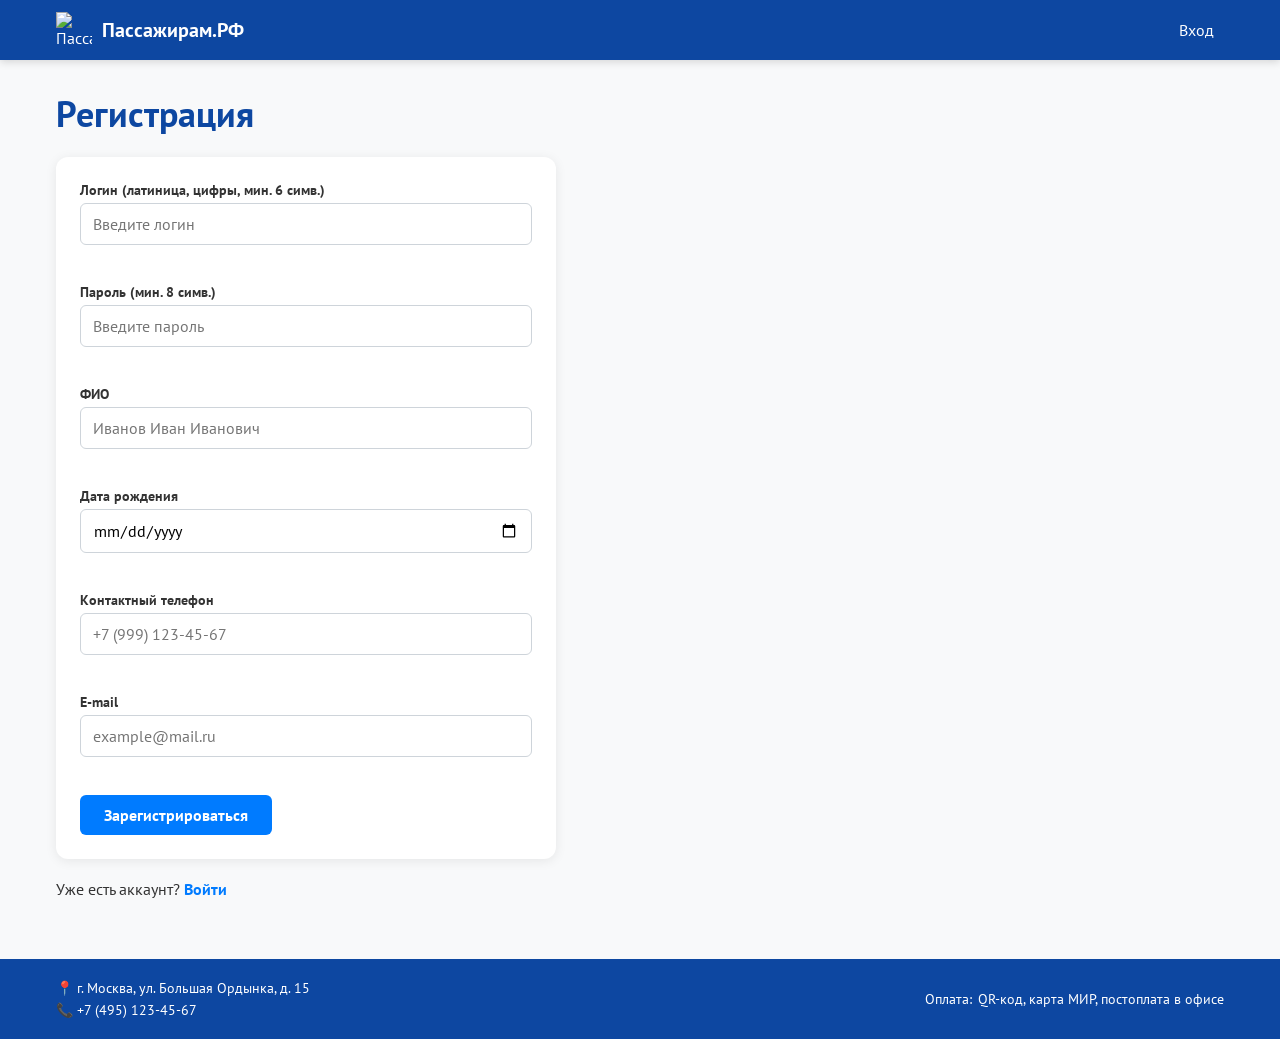
==== васикова ПМ08/index.html @ 8dede75a "Add files via upload" ====
<!DOCTYPE html>
<html lang="ru">
<head>
    <meta charset="UTF-8">
    <meta name="viewport" content="width=device-width, initial-scale=1.0, maximum-scale=1.0, user-scalable=yes">
    <title>Пассажирам.РФ — Регистрация</title>
    <link rel="stylesheet" href="assets/css/style.css">
    <link href="https://fonts.googleapis.com/css2?family=PT+Sans:ital,wght@0,400;0,700;1,400;1,700&display=swap" rel="stylesheet">
</head>
<body>
    <header class="header">
        <div class="container">
            <div class="logo">
                <img src="assets/img/logo.svg" alt="Пассажирам.РФ" class="logo-img">
                <span class="logo-text">Пассажирам.РФ</span>
            </div>
            <nav class="nav">
                <a href="assets/login.html" class="nav-link">Вход</a>
            </nav>
        </div>
    </header>

    <main class="main">
        <div class="container">
            <section class="registration">
                <h1>Регистрация</h1>
                <form id="registerForm" class="form" novalidate>
                    <div class="form-group">
                        <label for="login">Логин (латиница, цифры, мин. 6 симв.)</label>
                        <input type="text" id="login" name="login" placeholder="Введите логин" required pattern="[A-Za-z0-9]{6,}">
                        <span class="error-hint" id="loginError"></span>
                    </div>
                    <div class="form-group">
                        <label for="password">Пароль (мин. 8 симв.)</label>
                        <input type="password" id="password" name="password" placeholder="Введите пароль" required minlength="8">
                        <span class="error-hint" id="passwordError"></span>
                    </div>
                    <div class="form-group">
                        <label for="fullname">ФИО</label>
                        <input type="text" id="fullname" name="fullname" placeholder="Иванов Иван Иванович" required>
                        <span class="error-hint" id="fullnameError"></span>
                    </div>
                    <div class="form-group">
                        <label for="birthdate">Дата рождения</label>
                        <input type="date" id="birthdate" name="birthdate" required>
                        <span class="error-hint" id="birthdateError"></span>
                    </div>
                    <div class="form-group">
                        <label for="phone">Контактный телефон</label>
                        <input type="tel" id="phone" name="phone" placeholder="+7 (999) 123-45-67" required>
                        <span class="error-hint" id="phoneError"></span>
                    </div>
                    <div class="form-group">
                        <label for="email">E-mail</label>
                        <input type="email" id="email" name="email" placeholder="example@mail.ru" required>
                        <span class="error-hint" id="emailError"></span>
                    </div>
                    <button type="submit" class="btn btn-primary">Зарегистрироваться</button>
                </form>
                <div class="auth-switch">
                    <span>Уже есть аккаунт? </span>
                    <a href="assets/login.html" class="switch-link">Войти</a>
                </div>
            </section>
        </div>
    </main>

    <footer class="footer">
        <div class="container">
            <div class="footer-contacts">
                <p>📍 г. Москва, ул. Большая Ордынка, д. 15</p>
                <p>📞 +7 (495) 123-45-67</p>
            </div>
            <div class="footer-payment">
                <span>Оплата: </span>
                <span>QR-код, карта МИР, постоплата в офисе</span>
            </div>
        </div>
    </footer>

    <script src="assets/js/main.js"></script>
</body>
</html>
---- васикова ПМ08/assets/css/style.css ----
/* ===== Общие ===== */
* {
    margin: 0;
    padding: 0;
    box-sizing: border-box;
}

body {
    font-family: 'PT Sans', sans-serif;
    background-color: #f8f9fa;
    color: #333;
    display: flex;
    flex-direction: column;
    min-height: 100vh;
}

.container {
    width: 100%;
    max-width: 1200px;
    margin: 0 auto;
    padding: 0 16px;
}

/* ===== Шапка ===== */
.header {
    background: #0d47a1;
    color: #fff;
    padding: 12px 0;
    box-shadow: 0 2px 8px rgba(0,0,0,0.15);
}

.header .container {
    display: flex;
    justify-content: space-between;
    align-items: center;
    flex-wrap: wrap;
}

.logo {
    display: flex;
    align-items: center;
    gap: 10px;
}

.logo-img {
    width: 36px;
    height: 36px;
}

.logo-text {
    font-size: 20px;
    font-weight: 700;
    color: #fff;
}

.nav {
    display: flex;
    gap: 20px;
}

.nav-link {
    color: #fff;
    text-decoration: none;
    font-size: 16px;
    padding: 6px 10px;
    border-radius: 4px;
    transition: background 0.2s;
}

.nav-link:hover,
.nav-link.active {
    background: #007bff;
}

/* ===== Основное ===== */
.main {
    flex: 1;
    padding: 30px 0;
}

h1 {
    font-size: 36px;
    font-weight: 700;
    margin-bottom: 20px;
    color: #0d47a1;
}

h2 {
    font-size: 24px;
    font-weight: 700;
    margin: 24px 0 12px;
    color: #0d47a1;
}

/* ===== Формы ===== */
.form {
    max-width: 500px;
    background: #ffffff;
    padding: 24px;
    border-radius: 12px;
    box-shadow: 0 2px 12px rgba(0,0,0,0.08);
}

.form-group {
    margin-bottom: 16px;
}

.form-group label {
    display: block;
    font-weight: 700;
    font-size: 14px;
    margin-bottom: 4px;
    color: #333;
}

.form-group input,
.form-group select,
.form-group textarea {
    width: 100%;
    padding: 10px 12px;
    border: 1px solid #ced4da;
    border-radius: 6px;
    font-size: 16px;
    font-family: 'PT Sans', sans-serif;
    transition: border 0.2s;
}

.form-group input:focus,
.form-group select:focus,
.form-group textarea:focus {
    border-color: #007bff;
    outline: none;
    box-shadow: 0 0 0 3px rgba(0,123,255,0.2);
}

.error-hint {
    color: #dc3545;
    font-size: 12px;
    font-style: italic;
    display: block;
    margin-top: 4px;
    min-height: 18px;
}

.btn {
    display: inline-block;
    padding: 10px 24px;
    border: none;
    border-radius: 6px;
    font-weight: 700;
    font-size: 16px;
    cursor: pointer;
    transition: background 0.2s, transform 0.1s;
    font-family: 'PT Sans', sans-serif;
}

.btn:active {
    transform: scale(0.97);
}

.btn-primary {
    background: #007bff;
    color: #fff;
}

.btn-primary:hover {
    background: #0056b3;
}

.btn-secondary {
    background: #6c757d;
    color: #fff;
}

.btn-secondary:hover {
    background: #5a6268;
}

.auth-switch {
    margin-top: 20px;
    font-size: 16px;
}

.switch-link {
    color: #007bff;
    text-decoration: none;
    font-weight: 700;
}

.switch-link:hover {
    text-decoration: underline;
}

/* ===== Слайдер ===== */
.slider-container {
    max-width: 100%;
    margin: 20px 0;
    position: relative;
    overflow: hidden;
    border-radius: 12px;
    box-shadow: 0 4px 16px rgba(0,0,0,0.1);
}

.slider {
    position: relative;
    width: 100%;
    aspect-ratio: 16/9;
}

.slides {
    display: flex;
    transition: transform 0.5s ease;
    height: 100%;
}

.slide {
    min-width: 100%;
    height: 100%;
}

.slide img {
    width: 100%;
    height: 100%;
    object-fit: cover;
}

.slider-btn {
    position: absolute;
    top: 50%;
    transform: translateY(-50%);
    background: rgba(0,0,0,0.5);
    color: #fff;
    border: none;
    padding: 8px 14px;
    font-size: 24px;
    cursor: pointer;
    border-radius: 50%;
    z-index: 2;
    transition: background 0.2s;
}

.slider-btn:hover {
    background: rgba(0,0,0,0.8);
}

.slider-btn.prev {
    left: 10px;
}

.slider-btn.next {
    right: 10px;
}

/* ===== Заявки ===== */
.applications-list {
    background: #fff;
    border-radius: 12px;
    padding: 16px;
    box-shadow: 0 2px 8px rgba(0,0,0,0.06);
}

.application-item {
    border-bottom: 1px solid #eee;
    padding: 12px 0;
}

.application-item:last-child {
    border-bottom: none;
}

.application-item .status {
    font-weight: 700;
    padding: 4px 10px;
    border-radius: 20px;
    background: #e9ecef;
    display: inline-block;
    font-size: 14px;
}

.status-new { background: #fff3cd; color: #856404; }
.status-learning { background: #cce5ff; color: #004085; }
.status-done { background: #d4edda; color: #155724; }

.review-status {
    margin-top: 12px;
    font-style: italic;
    color: #28a745;
}

/* ===== Админ-панель ===== */
.admin-controls {
    display: flex;
    flex-wrap: wrap;
    gap: 12px;
    margin-bottom: 20px;
    align-items: center;
}

.admin-controls input {
    flex: 1 1 250px;
    padding: 8px 12px;
    border: 1px solid #ced4da;
    border-radius: 6px;
    font-size: 16px;
}

.admin-table {
    width: 100%;
    border-collapse: collapse;
    background: #fff;
    border-radius: 12px;
    overflow: hidden;
    box-shadow: 0 2px 8px rgba(0,0,0,0.06);
}

.admin-table th {
    background: #0d47a1;
    color: #fff;
    padding: 12px 10px;
    text-align: left;
    cursor: pointer;
    font-weight: 700;
}

.admin-table th:hover {
    background: #007bff;
}

.admin-table td {
    padding: 10px;
    border-bottom: 1px solid #eee;
}

.admin-table tr:last-child td {
    border-bottom: none;
}

.admin-table select {
    padding: 4px 8px;
    border-radius: 4px;
    border: 1px solid #ced4da;
    font-family: 'PT Sans', sans-serif;
}

.pagination {
    display: flex;
    justify-content: center;
    gap: 16px;
    margin: 20px 0;
    align-items: center;
}

.page-btn {
    background: #007bff;
    color: #fff;
    border: none;
    padding: 6px 16px;
    border-radius: 6px;
    cursor: pointer;
    font-size: 16px;
}

.page-btn:hover {
    background: #0056b3;
}

.admin-notification {
    margin-top: 16px;
    padding: 12px;
    background: #d4edda;
    border-radius: 8px;
    color: #155724;
    display: none;
}

.admin-notification.show {
    display: block;
}

/* ===== Футер ===== */
.footer {
    background: #0d47a1;
    color: #fff;
    padding: 16px 0;
    margin-top: 30px;
    font-size: 14px;
}

.footer .container {
    display: flex;
    flex-wrap: wrap;
    justify-content: space-between;
    gap: 12px;
}

.footer-contacts p {
    margin: 4px 0;
}

.footer-payment {
    display: flex;
    gap: 6px;
    align-items: center;
    flex-wrap: wrap;
}

/* ===== Адаптив ===== */
@media (max-width: 600px) {
    .header .container {
        flex-direction: column;
        gap: 10px;
    }
    .nav {
        gap: 12px;
        flex-wrap: wrap;
        justify-content: center;
    }
    h1 {
        font-size: 28px;
    }
    .form {
        padding: 16px;
        max-width: 100%;
    }
    .admin-controls {
        flex-direction: column;
        align-items: stretch;
    }
    .admin-table {
        font-size: 14px;
    }
    .admin-table th, .admin-table td {
        padding: 8px 6px;
    }
    .slider-btn {
        padding: 4px 10px;
        font-size: 18px;
    }
}
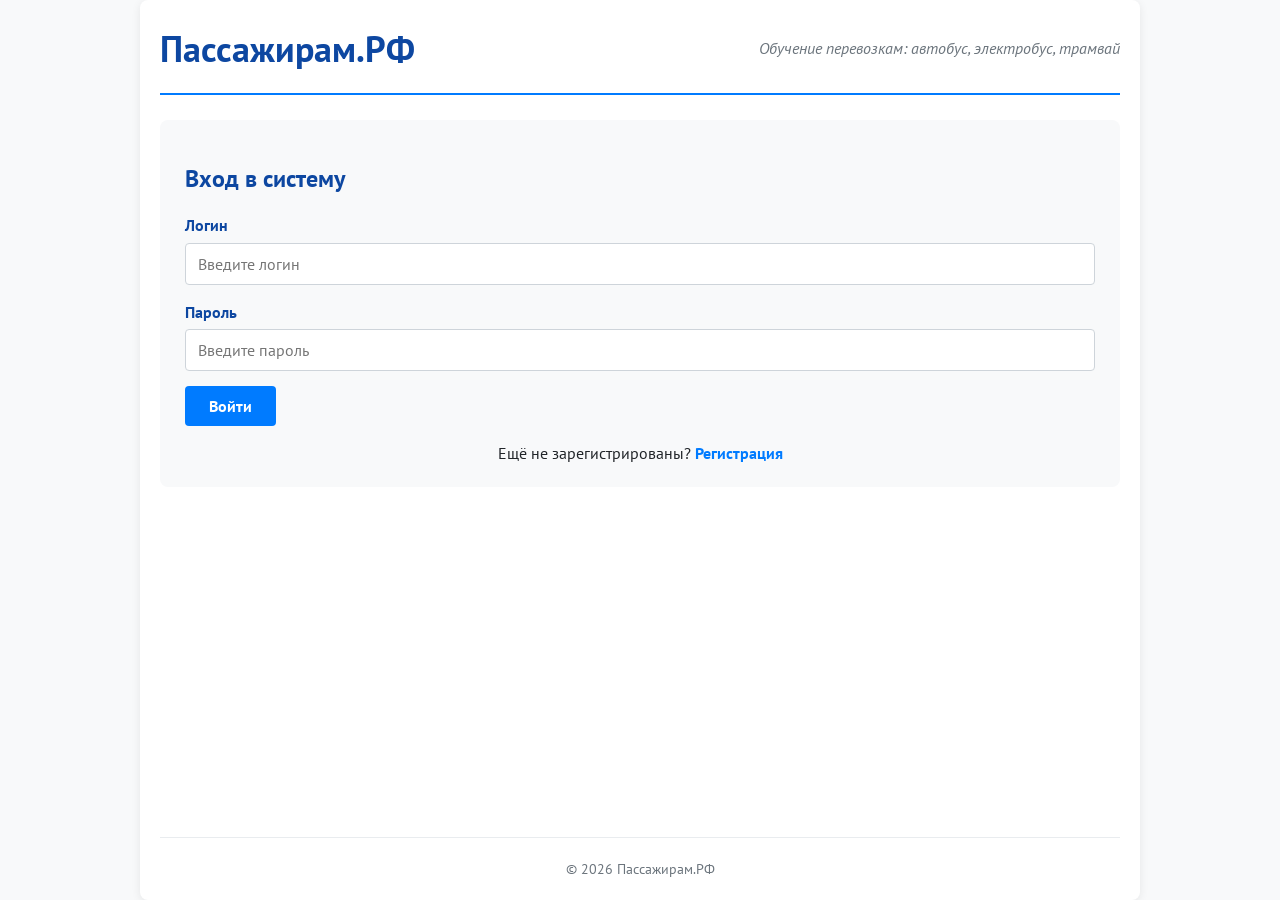
==== commit e2f099e6: "Add files via upload" ====
--- a/васикова ПМ08/index.html
+++ b/васикова ПМ08/index.html
@@ -2,81 +2,40 @@
 <html lang="ru">
 <head>
     <meta charset="UTF-8">
-    <meta name="viewport" content="width=device-width, initial-scale=1.0, maximum-scale=1.0, user-scalable=yes">
-    <title>Пассажирам.РФ — Регистрация</title>
+    <meta name="viewport" content="width=device-width, initial-scale=1.0">
+    <title>Вход — Пассажирам.РФ</title>
     <link rel="stylesheet" href="assets/css/style.css">
-    <link href="https://fonts.googleapis.com/css2?family=PT+Sans:ital,wght@0,400;0,700;1,400;1,700&display=swap" rel="stylesheet">
 </head>
 <body>
-    <header class="header">
-        <div class="container">
-            <div class="logo">
-                <img src="assets/img/logo.svg" alt="Пассажирам.РФ" class="logo-img">
-                <span class="logo-text">Пассажирам.РФ</span>
-            </div>
-            <nav class="nav">
-                <a href="assets/login.html" class="nav-link">Вход</a>
-            </nav>
-        </div>
-    </header>
+    <div class="container">
+        <header>
+            <h1>Пассажирам.РФ</h1>
+            <p>Обучение перевозкам: автобус, электробус, трамвай</p>
+        </header>
 
-    <main class="main">
-        <div class="container">
-            <section class="registration">
-                <h1>Регистрация</h1>
-                <form id="registerForm" class="form" novalidate>
+        <main>
+            <section class="auth-form">
+                <h2>Вход в систему</h2>
+                <form id="loginForm">
                     <div class="form-group">
-                        <label for="login">Логин (латиница, цифры, мин. 6 симв.)</label>
-                        <input type="text" id="login" name="login" placeholder="Введите логин" required pattern="[A-Za-z0-9]{6,}">
-                        <span class="error-hint" id="loginError"></span>
+                        <label for="login">Логин</label>
+                        <input type="text" id="login" placeholder="Введите логин" required>
                     </div>
                     <div class="form-group">
-                        <label for="password">Пароль (мин. 8 симв.)</label>
-                        <input type="password" id="password" name="password" placeholder="Введите пароль" required minlength="8">
-                        <span class="error-hint" id="passwordError"></span>
+                        <label for="password">Пароль</label>
+                        <input type="password" id="password" placeholder="Введите пароль" required>
                     </div>
-                    <div class="form-group">
-                        <label for="fullname">ФИО</label>
-                        <input type="text" id="fullname" name="fullname" placeholder="Иванов Иван Иванович" required>
-                        <span class="error-hint" id="fullnameError"></span>
-                    </div>
-                    <div class="form-group">
-                        <label for="birthdate">Дата рождения</label>
-                        <input type="date" id="birthdate" name="birthdate" required>
-                        <span class="error-hint" id="birthdateError"></span>
-                    </div>
-                    <div class="form-group">
-                        <label for="phone">Контактный телефон</label>
-                        <input type="tel" id="phone" name="phone" placeholder="+7 (999) 123-45-67" required>
-                        <span class="error-hint" id="phoneError"></span>
-                    </div>
-                    <div class="form-group">
-                        <label for="email">E-mail</label>
-                        <input type="email" id="email" name="email" placeholder="example@mail.ru" required>
-                        <span class="error-hint" id="emailError"></span>
-                    </div>
-                    <button type="submit" class="btn btn-primary">Зарегистрироваться</button>
+                    <div id="loginError" class="error-message" style="display: none;">Неверный логин или пароль</div>
+                    <button type="submit" class="btn btn-primary">Войти</button>
                 </form>
-                <div class="auth-switch">
-                    <span>Уже есть аккаунт? </span>
-                    <a href="assets/login.html" class="switch-link">Войти</a>
-                </div>
+                <p class="auth-switch">Ещё не зарегистрированы? <a href="assets/pages/register.html">Регистрация</a></p>
             </section>
-        </div>
-    </main>
+        </main>
 
-    <footer class="footer">
-        <div class="container">
-            <div class="footer-contacts">
-                <p>📍 г. Москва, ул. Большая Ордынка, д. 15</p>
-                <p>📞 +7 (495) 123-45-67</p>
-            </div>
-            <div class="footer-payment">
-                <span>Оплата: </span>
-                <span>QR-код, карта МИР, постоплата в офисе</span>
-            </div>
-        </div>
-    </footer>
+        <footer>
+            <p>© 2026 Пассажирам.РФ</p>
+        </footer>
+    </div>
 
     <script src="assets/js/main.js"></script>
 </body>
--- a/васикова ПМ08/assets/css/style.css
+++ b/васикова ПМ08/assets/css/style.css
@@ -1,4 +1,7 @@
-/* ===== Общие ===== */
+/* ===== Подключение шрифта ===== */
+@import url('https://fonts.googleapis.com/css2?family=PT+Sans:ital,wght@0,400;0,700;1,400;1,700&display=swap');
+
+/* ===== Сброс и база ===== */
 * {
     margin: 0;
     padding: 0;
@@ -7,110 +10,93 @@
 
 body {
     font-family: 'PT Sans', sans-serif;
+    font-size: 16px;
     background-color: #f8f9fa;
-    color: #333;
+    color: #212529;
+    line-height: 1.6;
+    min-height: 100vh;
+}
+
+.container {
+    max-width: 1000px;
+    margin: 0 auto;
+    padding: 20px;
+    background-color: #ffffff;
+    border-radius: 8px;
+    box-shadow: 0 2px 10px rgba(0,0,0,0.08);
+    min-height: 100vh;
     display: flex;
     flex-direction: column;
-    min-height: 100vh;
-}
-
-.container {
-    width: 100%;
-    max-width: 1200px;
-    margin: 0 auto;
-    padding: 0 16px;
 }
 
 /* ===== Шапка ===== */
-.header {
-    background: #0d47a1;
-    color: #fff;
-    padding: 12px 0;
-    box-shadow: 0 2px 8px rgba(0,0,0,0.15);
-}
-
-.header .container {
-    display: flex;
+header {
+    border-bottom: 2px solid #007bff;
+    padding-bottom: 15px;
+    margin-bottom: 25px;
+    display: flex;
+    flex-wrap: wrap;
     justify-content: space-between;
     align-items: center;
-    flex-wrap: wrap;
-}
-
-.logo {
+}
+
+header h1 {
+    font-size: 36px;
+    font-weight: 700;
+    color: #0d47a1;
+}
+
+header p {
+    font-size: 16px;
+    color: #6c757d;
+    font-style: italic;
+}
+
+.user-nav {
     display: flex;
     align-items: center;
-    gap: 10px;
-}
-
-.logo-img {
-    width: 36px;
-    height: 36px;
-}
-
-.logo-text {
-    font-size: 20px;
-    font-weight: 700;
-    color: #fff;
-}
-
-.nav {
-    display: flex;
-    gap: 20px;
-}
-
-.nav-link {
-    color: #fff;
-    text-decoration: none;
-    font-size: 16px;
-    padding: 6px 10px;
-    border-radius: 4px;
-    transition: background 0.2s;
-}
-
-.nav-link:hover,
-.nav-link.active {
-    background: #007bff;
-}
-
-/* ===== Основное ===== */
-.main {
-    flex: 1;
-    padding: 30px 0;
-}
-
-h1 {
-    font-size: 36px;
-    font-weight: 700;
-    margin-bottom: 20px;
-    color: #0d47a1;
-}
-
+    gap: 15px;
+    font-size: 16px;
+    margin-top: 5px;
+}
+
+.user-nav span {
+    font-size: 16px;
+}
+
+/* ===== Заголовки ===== */
 h2 {
     font-size: 24px;
     font-weight: 700;
-    margin: 24px 0 12px;
     color: #0d47a1;
+    margin-top: 20px;
+    margin-bottom: 15px;
+}
+
+h3 {
+    font-size: 18px;
+    font-weight: 700;
+    color: #0d47a1;
 }
 
 /* ===== Формы ===== */
-.form {
-    max-width: 500px;
-    background: #ffffff;
-    padding: 24px;
-    border-radius: 12px;
-    box-shadow: 0 2px 12px rgba(0,0,0,0.08);
+.auth-form, .application-form, .admin-panel, .reviews-section, .applications-history, .slider-section {
+    background: #f8f9fa;
+    padding: 20px 25px;
+    border-radius: 8px;
+    margin-bottom: 25px;
 }
 
 .form-group {
-    margin-bottom: 16px;
+    margin-bottom: 15px;
 }
 
 .form-group label {
     display: block;
     font-weight: 700;
-    font-size: 14px;
+    font-size: 16px;
     margin-bottom: 4px;
-    color: #333;
+    color: #0d47a1;
 }
 
 .form-group input,
@@ -119,9 +105,10 @@
     width: 100%;
     padding: 10px 12px;
     border: 1px solid #ced4da;
-    border-radius: 6px;
+    border-radius: 4px;
     font-size: 16px;
     font-family: 'PT Sans', sans-serif;
+    background: #ffffff;
     transition: border 0.2s;
 }
 
@@ -130,28 +117,53 @@
 .form-group textarea:focus {
     border-color: #007bff;
     outline: none;
-    box-shadow: 0 0 0 3px rgba(0,123,255,0.2);
-}
-
-.error-hint {
+    box-shadow: 0 0 0 3px rgba(0,123,255,0.25);
+}
+
+.form-group textarea {
+    resize: vertical;
+}
+
+.field-error {
     color: #dc3545;
-    font-size: 12px;
+    font-size: 14px;
     font-style: italic;
     display: block;
-    margin-top: 4px;
-    min-height: 18px;
-}
-
+    margin-top: 3px;
+}
+
+.error-message {
+    background: #f8d7da;
+    color: #721c24;
+    padding: 10px 15px;
+    border-radius: 4px;
+    margin-bottom: 15px;
+    border-left: 4px solid #dc3545;
+    font-size: 16px;
+}
+
+.success-message {
+    background: #d4edda;
+    color: #155724;
+    padding: 10px 15px;
+    border-radius: 4px;
+    margin-top: 15px;
+    border-left: 4px solid #28a745;
+    font-size: 16px;
+}
+
+/* ===== Кнопки ===== */
 .btn {
     display: inline-block;
     padding: 10px 24px;
+    font-family: 'PT Sans', sans-serif;
+    font-size: 16px;
+    font-weight: 700;
+    text-decoration: none;
     border: none;
-    border-radius: 6px;
-    font-weight: 700;
-    font-size: 16px;
+    border-radius: 4px;
     cursor: pointer;
     transition: background 0.2s, transform 0.1s;
-    font-family: 'PT Sans', sans-serif;
 }
 
 .btn:active {
@@ -160,56 +172,173 @@
 
 .btn-primary {
     background: #007bff;
-    color: #fff;
+    color: #ffffff;
 }
 
 .btn-primary:hover {
     background: #0056b3;
 }
 
-.btn-secondary {
-    background: #6c757d;
-    color: #fff;
-}
-
-.btn-secondary:hover {
-    background: #5a6268;
+.btn-outline {
+    background: transparent;
+    color: #007bff;
+    border: 2px solid #007bff;
+    padding: 6px 16px;
+}
+
+.btn-outline:hover {
+    background: #007bff;
+    color: #ffffff;
+}
+
+.btn-success {
+    background: #28a745;
+    color: #ffffff;
+}
+
+.btn-success:hover {
+    background: #1e7e34;
+}
+
+.btn-warning {
+    background: #ffc107;
+    color: #212529;
+}
+
+.btn-warning:hover {
+    background: #e0a800;
+}
+
+.btn-danger {
+    background: #dc3545;
+    color: #ffffff;
+}
+
+.btn-danger:hover {
+    background: #bd2130;
 }
 
 .auth-switch {
-    margin-top: 20px;
-    font-size: 16px;
-}
-
-.switch-link {
+    margin-top: 15px;
+    text-align: center;
+    font-size: 16px;
+}
+
+.auth-switch a {
     color: #007bff;
     text-decoration: none;
     font-weight: 700;
 }
 
-.switch-link:hover {
+.auth-switch a:hover {
     text-decoration: underline;
+}
+
+/* ===== Таблица администратора ===== */
+.table-wrapper {
+    overflow-x: auto;
+}
+
+table {
+    width: 100%;
+    border-collapse: collapse;
+    font-size: 16px;
+    background: #ffffff;
+    border-radius: 6px;
+    overflow: hidden;
+}
+
+table th {
+    background: #0d47a1;
+    color: #ffffff;
+    font-weight: 700;
+    padding: 10px 12px;
+    text-align: left;
+}
+
+table td {
+    padding: 10px 12px;
+    border-bottom: 1px solid #e9ecef;
+}
+
+table tr:hover td {
+    background: #f1f8ff;
+}
+
+.admin-controls {
+    display: flex;
+    flex-wrap: wrap;
+    gap: 20px;
+    margin-bottom: 20px;
+    padding: 15px;
+    background: #ffffff;
+    border-radius: 6px;
+}
+
+.filter-group {
+    display: flex;
+    align-items: center;
+    gap: 8px;
+}
+
+.filter-group label {
+    font-weight: 700;
+    font-size: 16px;
+    color: #0d47a1;
+}
+
+.filter-group select {
+    padding: 6px 10px;
+    border: 1px solid #ced4da;
+    border-radius: 4px;
+    font-size: 16px;
+    font-family: 'PT Sans', sans-serif;
+    background: #ffffff;
+}
+
+/* ===== Пагинация ===== */
+.pagination {
+    display: flex;
+    justify-content: center;
+    align-items: center;
+    gap: 15px;
+    margin-top: 20px;
+}
+
+.pagination button {
+    padding: 6px 14px;
+    border: 1px solid #007bff;
+    background: #ffffff;
+    color: #007bff;
+    border-radius: 4px;
+    font-size: 18px;
+    cursor: pointer;
+}
+
+.pagination button:hover:not(:disabled) {
+    background: #007bff;
+    color: #ffffff;
+}
+
+.pagination button:disabled {
+    opacity: 0.4;
+    cursor: default;
 }
 
 /* ===== Слайдер ===== */
 .slider-container {
-    max-width: 100%;
-    margin: 20px 0;
-    position: relative;
-    overflow: hidden;
-    border-radius: 12px;
-    box-shadow: 0 4px 16px rgba(0,0,0,0.1);
-}
-
-.slider {
     position: relative;
     width: 100%;
+    max-width: 100%;
+    overflow: hidden;
+    border-radius: 8px;
+    background: #e9ecef;
     aspect-ratio: 16/9;
 }
 
-.slides {
-    display: flex;
-    transition: transform 0.5s ease;
+.slider-track {
+    display: flex;
+    transition: transform 0.4s ease;
     height: 100%;
 }
 
@@ -229,13 +358,13 @@
     top: 50%;
     transform: translateY(-50%);
     background: rgba(0,0,0,0.5);
-    color: #fff;
+    color: #ffffff;
     border: none;
-    padding: 8px 14px;
+    padding: 12px 18px;
     font-size: 24px;
     cursor: pointer;
     border-radius: 50%;
-    z-index: 2;
+    z-index: 10;
     transition: background 0.2s;
 }
 
@@ -251,189 +380,156 @@
     right: 10px;
 }
 
-/* ===== Заявки ===== */
-.applications-list {
-    background: #fff;
-    border-radius: 12px;
-    padding: 16px;
-    box-shadow: 0 2px 8px rgba(0,0,0,0.06);
-}
-
-.application-item {
-    border-bottom: 1px solid #eee;
-    padding: 12px 0;
-}
-
-.application-item:last-child {
-    border-bottom: none;
-}
-
-.application-item .status {
-    font-weight: 700;
-    padding: 4px 10px;
-    border-radius: 20px;
-    background: #e9ecef;
-    display: inline-block;
+.slider-dots {
+    display: flex;
+    justify-content: center;
+    gap: 10px;
+    margin-top: 12px;
+}
+
+.slider-dots span {
+    width: 12px;
+    height: 12px;
+    border-radius: 50%;
+    background: #ced4da;
+    cursor: pointer;
+    transition: background 0.2s;
+}
+
+.slider-dots span.active {
+    background: #007bff;
+}
+
+/* ===== Уведомление ===== */
+.notification {
+    position: fixed;
+    bottom: 30px;
+    right: 30px;
+    background: #0d47a1;
+    color: #ffffff;
+    padding: 15px 25px;
+    border-radius: 8px;
+    box-shadow: 0 4px 15px rgba(0,0,0,0.2);
+    font-size: 16px;
+    font-weight: 700;
+    z-index: 1000;
+    max-width: 350px;
+    animation: slideUp 0.3s ease;
+}
+
+@keyframes slideUp {
+    from { transform: translateY(30px); opacity: 0; }
+    to { transform: translateY(0); opacity: 1; }
+}
+
+/* ===== Подвал ===== */
+footer {
+    margin-top: auto;
+    padding-top: 20px;
+    border-top: 1px solid #e9ecef;
+    text-align: center;
     font-size: 14px;
-}
-
-.status-new { background: #fff3cd; color: #856404; }
-.status-learning { background: #cce5ff; color: #004085; }
-.status-done { background: #d4edda; color: #155724; }
-
-.review-status {
-    margin-top: 12px;
-    font-style: italic;
-    color: #28a745;
-}
-
-/* ===== Админ-панель ===== */
-.admin-controls {
-    display: flex;
-    flex-wrap: wrap;
-    gap: 12px;
-    margin-bottom: 20px;
-    align-items: center;
-}
-
-.admin-controls input {
-    flex: 1 1 250px;
-    padding: 8px 12px;
-    border: 1px solid #ced4da;
-    border-radius: 6px;
-    font-size: 16px;
-}
-
-.admin-table {
-    width: 100%;
-    border-collapse: collapse;
-    background: #fff;
-    border-radius: 12px;
-    overflow: hidden;
-    box-shadow: 0 2px 8px rgba(0,0,0,0.06);
-}
-
-.admin-table th {
-    background: #0d47a1;
-    color: #fff;
-    padding: 12px 10px;
-    text-align: left;
-    cursor: pointer;
-    font-weight: 700;
-}
-
-.admin-table th:hover {
-    background: #007bff;
-}
-
-.admin-table td {
-    padding: 10px;
-    border-bottom: 1px solid #eee;
-}
-
-.admin-table tr:last-child td {
-    border-bottom: none;
-}
-
-.admin-table select {
-    padding: 4px 8px;
-    border-radius: 4px;
-    border: 1px solid #ced4da;
-    font-family: 'PT Sans', sans-serif;
-}
-
-.pagination {
-    display: flex;
-    justify-content: center;
-    gap: 16px;
-    margin: 20px 0;
-    align-items: center;
-}
-
-.page-btn {
-    background: #007bff;
-    color: #fff;
-    border: none;
-    padding: 6px 16px;
-    border-radius: 6px;
-    cursor: pointer;
-    font-size: 16px;
-}
-
-.page-btn:hover {
-    background: #0056b3;
-}
-
-.admin-notification {
-    margin-top: 16px;
-    padding: 12px;
-    background: #d4edda;
-    border-radius: 8px;
-    color: #155724;
-    display: none;
-}
-
-.admin-notification.show {
-    display: block;
-}
-
-/* ===== Футер ===== */
-.footer {
-    background: #0d47a1;
-    color: #fff;
-    padding: 16px 0;
-    margin-top: 30px;
-    font-size: 14px;
-}
-
-.footer .container {
-    display: flex;
-    flex-wrap: wrap;
-    justify-content: space-between;
-    gap: 12px;
-}
-
-.footer-contacts p {
-    margin: 4px 0;
-}
-
-.footer-payment {
-    display: flex;
-    gap: 6px;
-    align-items: center;
-    flex-wrap: wrap;
-}
-
-/* ===== Адаптив ===== */
-@media (max-width: 600px) {
-    .header .container {
+    color: #6c757d;
+}
+
+/* ===== Адаптивность ===== */
+@media (max-width: 768px) {
+    .container {
+        padding: 12px;
+    }
+
+    header {
+        flex-direction: column;
+        align-items: flex-start;
+        gap: 8px;
+    }
+
+    header h1 {
+        font-size: 28px;
+    }
+
+    .user-nav {
+        flex-wrap: wrap;
+        gap: 8px;
+    }
+
+    .admin-controls {
         flex-direction: column;
         gap: 10px;
     }
-    .nav {
-        gap: 12px;
+
+    .filter-group {
         flex-wrap: wrap;
-        justify-content: center;
-    }
-    h1 {
-        font-size: 28px;
-    }
-    .form {
-        padding: 16px;
-        max-width: 100%;
-    }
-    .admin-controls {
-        flex-direction: column;
-        align-items: stretch;
-    }
-    .admin-table {
+    }
+
+    .slider-btn {
+        padding: 8px 12px;
+        font-size: 18px;
+    }
+
+    .auth-form, .application-form, .admin-panel, .reviews-section, .applications-history, .slider-section {
+        padding: 15px;
+    }
+
+    table th, table td {
+        padding: 6px 8px;
         font-size: 14px;
     }
-    .admin-table th, .admin-table td {
-        padding: 8px 6px;
-    }
-    .slider-btn {
-        padding: 4px 10px;
-        font-size: 18px;
-    }
+}
+
+@media (max-width: 480px) {
+    header h1 {
+        font-size: 24px;
+    }
+
+    .btn {
+        padding: 8px 16px;
+        font-size: 14px;
+    }
+
+    .form-group input,
+    .form-group select,
+    .form-group textarea {
+        font-size: 14px;
+        padding: 8px 10px;
+    }
+}
+
+/* ===== Микроанимации ===== */
+.btn {
+    transition: background 0.25s, transform 0.15s, box-shadow 0.2s;
+}
+
+.btn:hover {
+    box-shadow: 0 2px 8px rgba(0,123,255,0.3);
+}
+
+.form-group input:focus,
+.form-group select:focus,
+.form-group textarea:focus {
+    border-color: #007bff;
+    box-shadow: 0 0 0 4px rgba(0,123,255,0.15);
+}
+
+.slide {
+    transition: opacity 0.3s ease;
+}
+
+.notification {
+    animation: slideUp 0.35s ease;
+}
+
+tr {
+    transition: background 0.15s;
+}
+
+/* ===== Вспомогательные классы ===== */
+.empty-msg {
+    color: #6c757d;
+    font-style: italic;
+    padding: 10px 0;
+}
+
+.text-center {
+    text-align: center;
 }
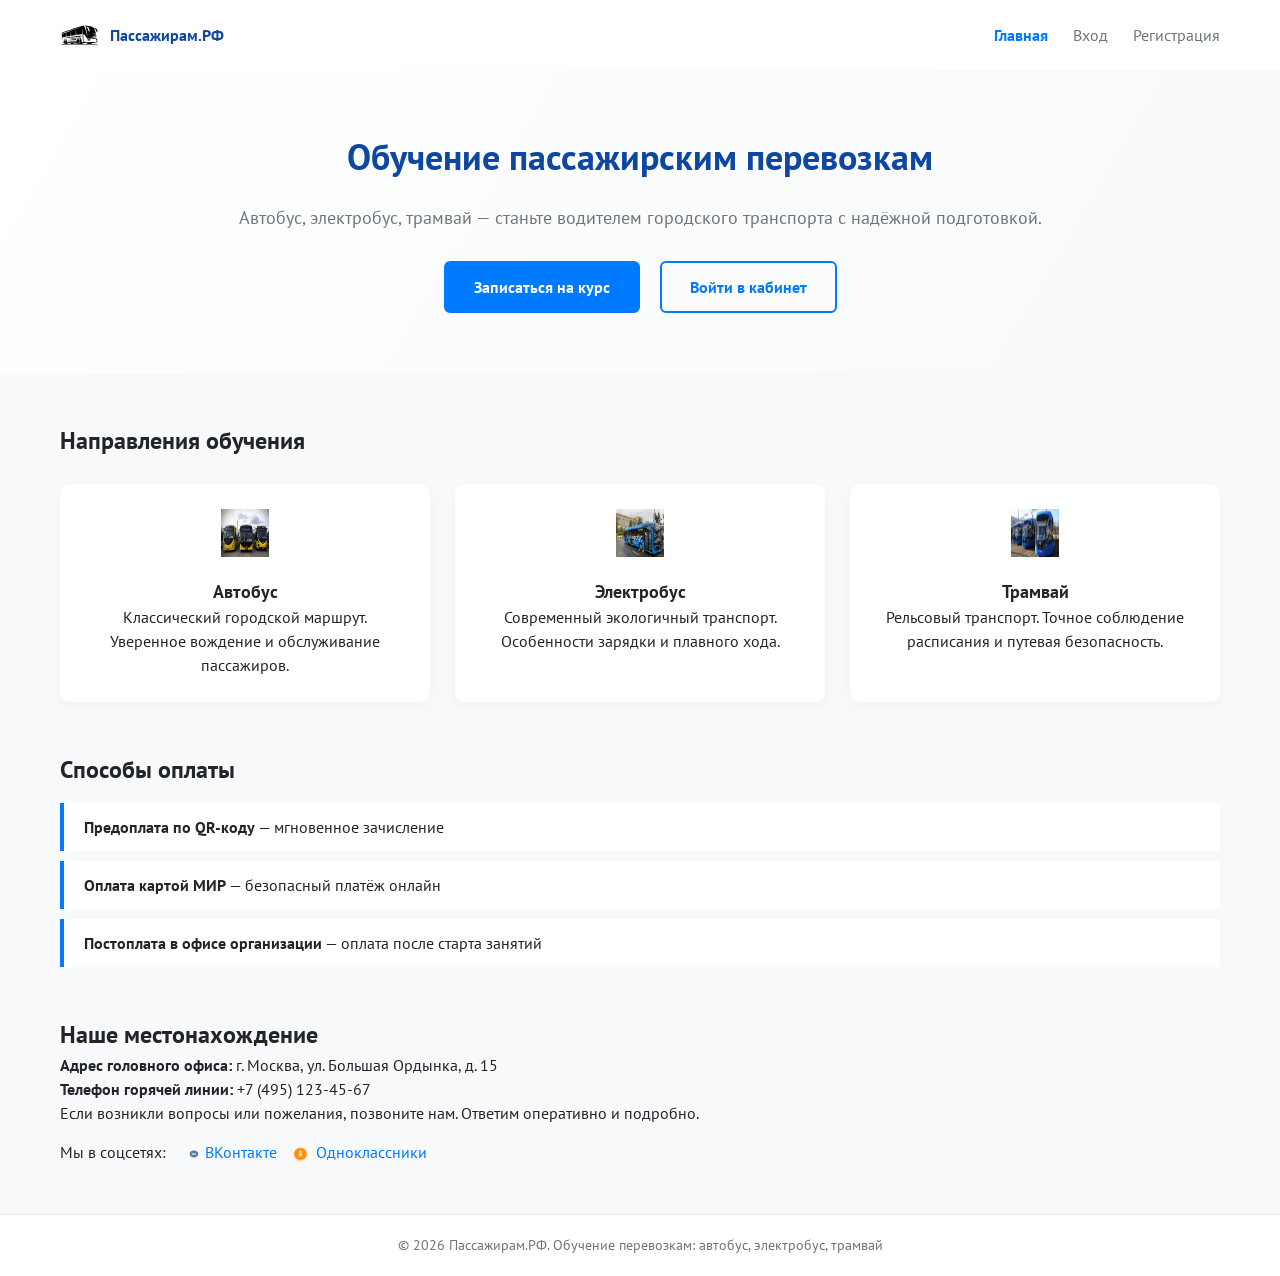
==== commit 94b2cb7a: "Add files via upload" ====
--- a/васикова ПМ08/index.html
+++ b/васикова ПМ08/index.html
@@ -1,42 +1,88 @@
 <!DOCTYPE html>
 <html lang="ru">
 <head>
-    <meta charset="UTF-8">
-    <meta name="viewport" content="width=device-width, initial-scale=1.0">
-    <title>Вход — Пассажирам.РФ</title>
-    <link rel="stylesheet" href="assets/css/style.css">
+  <meta charset="UTF-8">
+  <meta name="viewport" content="width=device-width, initial-scale=1.0, maximum-scale=1.0, user-scalable=yes">
+  <title>Пассажирам.РФ • Обучение перевозкам</title>
+  <link rel="stylesheet" href="assets/css/style.css">
 </head>
-<body>
-    <div class="container">
-        <header>
-            <h1>Пассажирам.РФ</h1>
-            <p>Обучение перевозкам: автобус, электробус, трамвай</p>
-        </header>
+<body class="page-index">
+  <header class="header">
+    <div class="container header__inner">
+      <a class="logo" href="index.html">
+        <img src="assets/img/logo2.svg" alt="Логотип" class="logo__img">
+        <span class="logo__text">Пассажирам.РФ</span>
+      </a>
+      <nav class="nav" aria-label="Основная навигация">
+        <ul class="nav__list">
+          <li class="nav__item"><a href="index.html" class="nav__link nav__link--active">Главная</a></li>
+          <li class="nav__item"><a href="assets/login.html" class="nav__link">Вход</a></li>
+          <li class="nav__item"><a href="assets/register.html" class="nav__link">Регистрация</a></li>
+        </ul>
+      </nav>
+    </div>
+  </header>
 
-        <main>
-            <section class="auth-form">
-                <h2>Вход в систему</h2>
-                <form id="loginForm">
-                    <div class="form-group">
-                        <label for="login">Логин</label>
-                        <input type="text" id="login" placeholder="Введите логин" required>
-                    </div>
-                    <div class="form-group">
-                        <label for="password">Пароль</label>
-                        <input type="password" id="password" placeholder="Введите пароль" required>
-                    </div>
-                    <div id="loginError" class="error-message" style="display: none;">Неверный логин или пароль</div>
-                    <button type="submit" class="btn btn-primary">Войти</button>
-                </form>
-                <p class="auth-switch">Ещё не зарегистрированы? <a href="assets/pages/register.html">Регистрация</a></p>
-            </section>
-        </main>
+  <main>
+    <section class="hero">
+      <div class="container">
+        <h1>Обучение пассажирским перевозкам</h1>
+        <p class="hero__subtitle">Автобус, электробус, трамвай — станьте водителем городского транспорта с надёжной подготовкой.</p>
+        <div class="hero__actions">
+          <a href="assets/register.html" class="btn btn--primary">Записаться на курс</a>
+          <a href="assets/login.html" class="btn btn--outline">Войти в кабинет</a>
+        </div>
+      </div>
+    </section>
 
-        <footer>
-            <p>© 2026 Пассажирам.РФ</p>
-        </footer>
+    <section class="directions container">
+      <h2>Направления обучения</h2>
+      <div class="cards">
+        <div class="card">
+          <div class="card__icon"><img src="assets/img/avtobus.jpg" alt=""></div>
+          <h3>Автобус</h3>
+          <p>Классический городской маршрут. Уверенное вождение и обслуживание пассажиров.</p>
+        </div>
+        <div class="card">
+          <div class="card__icon"><img src="assets/img/electrobus.jpg" alt=""></div>
+          <h3>Электробус</h3>
+          <p>Современный экологичный транспорт. Особенности зарядки и плавного хода.</p>
+        </div>
+        <div class="card">
+          <div class="card__icon"><img src="assets/img/tramvai.jpg" alt=""></div>
+          <h3>Трамвай</h3>
+          <p>Рельсовый транспорт. Точное соблюдение расписания и путевая безопасность.</p>
+        </div>
+      </div>
+    </section>
+
+    <section class="payment-info container">
+      <h2>Способы оплаты</h2>
+      <ul class="payment-list">
+        <li><strong>Предоплата по QR-коду</strong> — мгновенное зачисление</li>
+        <li><strong>Оплата картой МИР</strong> — безопасный платёж онлайн</li>
+        <li><strong>Постоплата в офисе организации</strong> — оплата после старта занятий</li>
+      </ul>
+    </section>
+
+    <section class="contacts container">
+      <h2>Наше местонахождение</h2>
+      <p><strong>Адрес головного офиса:</strong> г. Москва, ул. Большая Ордынка, д. 15</p>
+      <p><strong>Телефон горячей линии:</strong> +7 (495) 123-45-67</p>
+      <p class="contacts__note">Если возникли вопросы или пожелания, позвоните нам. Ответим оперативно и подробно.</p>
+      <div class="social">
+        <span>Мы в соцсетях:</span>
+        <a href="#" class="social__link" aria-label="ВКонтакте"><img src="assets/img/vk.png" alt=""> ВКонтакте</a>
+        <a href="#" class="social__link" aria-label="Одноклассники"><img src="assets/img/odn.png" alt=""> Одноклассники</a>
+      </div>
+    </section>
+  </main>
+
+  <footer class="footer">
+    <div class="container footer__inner">
+      <p>© 2026 Пассажирам.РФ. Обучение перевозкам: автобус, электробус, трамвай</p>
     </div>
-
-    <script src="assets/js/main.js"></script>
+  </footer>
+  <script src="assets/js/app.js"></script>
 </body>
 </html>
--- a/васикова ПМ08/assets/css/style.css
+++ b/васикова ПМ08/assets/css/style.css
@@ -1,535 +1,287 @@
-/* ===== Подключение шрифта ===== */
 @import url('https://fonts.googleapis.com/css2?family=PT+Sans:ital,wght@0,400;0,700;1,400;1,700&display=swap');
 
-/* ===== Сброс и база ===== */
 * {
-    margin: 0;
-    padding: 0;
-    box-sizing: border-box;
+  margin: 0;
+  padding: 0;
+  box-sizing: border-box;
 }
 
 body {
-    font-family: 'PT Sans', sans-serif;
-    font-size: 16px;
-    background-color: #f8f9fa;
-    color: #212529;
-    line-height: 1.6;
-    min-height: 100vh;
-}
+  font-family: 'PT Sans', sans-serif;
+  font-size: 16px;
+  background-color: #f8f9fa;
+  color: #212529;
+  line-height: 1.5;
+  display: flex;
+  flex-direction: column;
+  min-height: 100vh;
+}
+
+h1 {
+  font-family: 'PT Sans', sans-serif;
+  font-weight: 700;
+  font-size: 36px;
+  margin-bottom: 20px;
+  color: #0d47a1;
+}
+
+h2, h3 {
+  font-family: 'PT Sans', sans-serif;
+  font-weight: 700;
+}
+
+h2 { font-size: 24px; }
+h3 { font-size: 18px; }
 
 .container {
-    max-width: 1000px;
-    margin: 0 auto;
-    padding: 20px;
-    background-color: #ffffff;
-    border-radius: 8px;
-    box-shadow: 0 2px 10px rgba(0,0,0,0.08);
-    min-height: 100vh;
-    display: flex;
-    flex-direction: column;
-}
-
-/* ===== Шапка ===== */
-header {
-    border-bottom: 2px solid #007bff;
-    padding-bottom: 15px;
-    margin-bottom: 25px;
-    display: flex;
-    flex-wrap: wrap;
-    justify-content: space-between;
-    align-items: center;
-}
-
-header h1 {
-    font-size: 36px;
-    font-weight: 700;
-    color: #0d47a1;
-}
-
-header p {
-    font-size: 16px;
-    color: #6c757d;
-    font-style: italic;
-}
-
-.user-nav {
-    display: flex;
-    align-items: center;
-    gap: 15px;
-    font-size: 16px;
-    margin-top: 5px;
-}
-
-.user-nav span {
-    font-size: 16px;
-}
-
-/* ===== Заголовки ===== */
-h2 {
-    font-size: 24px;
-    font-weight: 700;
-    color: #0d47a1;
-    margin-top: 20px;
-    margin-bottom: 15px;
-}
-
-h3 {
-    font-size: 18px;
-    font-weight: 700;
-    color: #0d47a1;
-}
-
-/* ===== Формы ===== */
-.auth-form, .application-form, .admin-panel, .reviews-section, .applications-history, .slider-section {
-    background: #f8f9fa;
-    padding: 20px 25px;
-    border-radius: 8px;
-    margin-bottom: 25px;
-}
-
-.form-group {
-    margin-bottom: 15px;
-}
-
-.form-group label {
-    display: block;
-    font-weight: 700;
-    font-size: 16px;
-    margin-bottom: 4px;
-    color: #0d47a1;
-}
-
-.form-group input,
-.form-group select,
-.form-group textarea {
-    width: 100%;
-    padding: 10px 12px;
-    border: 1px solid #ced4da;
-    border-radius: 4px;
-    font-size: 16px;
-    font-family: 'PT Sans', sans-serif;
-    background: #ffffff;
-    transition: border 0.2s;
-}
-
-.form-group input:focus,
-.form-group select:focus,
-.form-group textarea:focus {
-    border-color: #007bff;
-    outline: none;
-    box-shadow: 0 0 0 3px rgba(0,123,255,0.25);
-}
-
-.form-group textarea {
-    resize: vertical;
-}
-
-.field-error {
-    color: #dc3545;
-    font-size: 14px;
-    font-style: italic;
-    display: block;
-    margin-top: 3px;
-}
-
-.error-message {
-    background: #f8d7da;
-    color: #721c24;
-    padding: 10px 15px;
-    border-radius: 4px;
-    margin-bottom: 15px;
-    border-left: 4px solid #dc3545;
-    font-size: 16px;
-}
-
-.success-message {
-    background: #d4edda;
-    color: #155724;
-    padding: 10px 15px;
-    border-radius: 4px;
-    margin-top: 15px;
-    border-left: 4px solid #28a745;
-    font-size: 16px;
-}
-
-/* ===== Кнопки ===== */
+  max-width: 1200px;
+  margin: 0 auto;
+  padding: 0 20px;
+}
+
+a {
+  color: #007bff;
+  text-decoration: none;
+}
+a:hover {
+  text-decoration: underline;
+}
+
+.header {
+  background-color: #ffffff;
+  box-shadow: 0 2px 8px rgba(0,0,0,0.05);
+  padding: 15px 0;
+}
+.header__inner {
+  display: flex;
+  justify-content: space-between;
+  align-items: center;
+  flex-wrap: wrap;
+}
+.logo {
+  display: flex;
+  align-items: center;
+  gap: 10px;
+  text-decoration: none;
+  color: #0d47a1;
+  font-weight: 700;
+}
+.logo__img {
+  width: 40px;
+  height: 40px;
+}
+.nav__list {
+  display: flex;
+  list-style: none;
+  gap: 25px;
+}
+.nav__link {
+  font-weight: 400;
+  color: #6c757d;
+  padding: 5px 0;
+}
+.nav__link--active, .nav__link:hover {
+  color: #007bff;
+  font-weight: 700;
+}
+
 .btn {
-    display: inline-block;
-    padding: 10px 24px;
-    font-family: 'PT Sans', sans-serif;
-    font-size: 16px;
-    font-weight: 700;
-    text-decoration: none;
-    border: none;
-    border-radius: 4px;
-    cursor: pointer;
-    transition: background 0.2s, transform 0.1s;
-}
-
-.btn:active {
-    transform: scale(0.97);
-}
-
-.btn-primary {
-    background: #007bff;
-    color: #ffffff;
-}
-
-.btn-primary:hover {
-    background: #0056b3;
-}
-
-.btn-outline {
-    background: transparent;
-    color: #007bff;
-    border: 2px solid #007bff;
-    padding: 6px 16px;
-}
-
-.btn-outline:hover {
-    background: #007bff;
-    color: #ffffff;
-}
-
-.btn-success {
-    background: #28a745;
-    color: #ffffff;
-}
-
-.btn-success:hover {
-    background: #1e7e34;
-}
-
-.btn-warning {
-    background: #ffc107;
-    color: #212529;
-}
-
-.btn-warning:hover {
-    background: #e0a800;
-}
-
-.btn-danger {
-    background: #dc3545;
-    color: #ffffff;
-}
-
-.btn-danger:hover {
-    background: #bd2130;
-}
-
-.auth-switch {
-    margin-top: 15px;
-    text-align: center;
-    font-size: 16px;
-}
-
-.auth-switch a {
-    color: #007bff;
-    text-decoration: none;
-    font-weight: 700;
-}
-
-.auth-switch a:hover {
-    text-decoration: underline;
-}
-
-/* ===== Таблица администратора ===== */
-.table-wrapper {
-    overflow-x: auto;
-}
-
-table {
-    width: 100%;
-    border-collapse: collapse;
-    font-size: 16px;
-    background: #ffffff;
-    border-radius: 6px;
-    overflow: hidden;
-}
-
-table th {
-    background: #0d47a1;
-    color: #ffffff;
-    font-weight: 700;
-    padding: 10px 12px;
-    text-align: left;
-}
-
-table td {
-    padding: 10px 12px;
-    border-bottom: 1px solid #e9ecef;
-}
-
-table tr:hover td {
-    background: #f1f8ff;
-}
-
-.admin-controls {
-    display: flex;
-    flex-wrap: wrap;
-    gap: 20px;
-    margin-bottom: 20px;
-    padding: 15px;
-    background: #ffffff;
-    border-radius: 6px;
-}
-
-.filter-group {
-    display: flex;
-    align-items: center;
-    gap: 8px;
-}
-
-.filter-group label {
-    font-weight: 700;
-    font-size: 16px;
-    color: #0d47a1;
-}
-
-.filter-group select {
-    padding: 6px 10px;
-    border: 1px solid #ced4da;
-    border-radius: 4px;
-    font-size: 16px;
-    font-family: 'PT Sans', sans-serif;
-    background: #ffffff;
-}
-
-/* ===== Пагинация ===== */
-.pagination {
-    display: flex;
-    justify-content: center;
-    align-items: center;
-    gap: 15px;
-    margin-top: 20px;
-}
-
-.pagination button {
-    padding: 6px 14px;
-    border: 1px solid #007bff;
-    background: #ffffff;
-    color: #007bff;
-    border-radius: 4px;
-    font-size: 18px;
-    cursor: pointer;
-}
-
-.pagination button:hover:not(:disabled) {
-    background: #007bff;
-    color: #ffffff;
-}
-
-.pagination button:disabled {
-    opacity: 0.4;
-    cursor: default;
-}
-
-/* ===== Слайдер ===== */
-.slider-container {
-    position: relative;
-    width: 100%;
-    max-width: 100%;
-    overflow: hidden;
-    border-radius: 8px;
-    background: #e9ecef;
-    aspect-ratio: 16/9;
-}
-
-.slider-track {
-    display: flex;
-    transition: transform 0.4s ease;
-    height: 100%;
-}
-
-.slide {
-    min-width: 100%;
-    height: 100%;
-}
-
-.slide img {
-    width: 100%;
-    height: 100%;
-    object-fit: cover;
-}
-
-.slider-btn {
-    position: absolute;
-    top: 50%;
-    transform: translateY(-50%);
-    background: rgba(0,0,0,0.5);
-    color: #ffffff;
-    border: none;
-    padding: 12px 18px;
-    font-size: 24px;
-    cursor: pointer;
-    border-radius: 50%;
-    z-index: 10;
-    transition: background 0.2s;
-}
-
-.slider-btn:hover {
-    background: rgba(0,0,0,0.8);
-}
-
-.slider-btn.prev {
-    left: 10px;
-}
-
-.slider-btn.next {
-    right: 10px;
-}
-
-.slider-dots {
-    display: flex;
-    justify-content: center;
-    gap: 10px;
-    margin-top: 12px;
-}
-
-.slider-dots span {
-    width: 12px;
-    height: 12px;
-    border-radius: 50%;
-    background: #ced4da;
-    cursor: pointer;
-    transition: background 0.2s;
-}
-
-.slider-dots span.active {
-    background: #007bff;
-}
-
-/* ===== Уведомление ===== */
-.notification {
-    position: fixed;
-    bottom: 30px;
-    right: 30px;
-    background: #0d47a1;
-    color: #ffffff;
-    padding: 15px 25px;
-    border-radius: 8px;
-    box-shadow: 0 4px 15px rgba(0,0,0,0.2);
-    font-size: 16px;
-    font-weight: 700;
-    z-index: 1000;
-    max-width: 350px;
-    animation: slideUp 0.3s ease;
-}
-
-@keyframes slideUp {
-    from { transform: translateY(30px); opacity: 0; }
-    to { transform: translateY(0); opacity: 1; }
-}
-
-/* ===== Подвал ===== */
-footer {
-    margin-top: auto;
-    padding-top: 20px;
-    border-top: 1px solid #e9ecef;
-    text-align: center;
-    font-size: 14px;
-    color: #6c757d;
-}
-
-/* ===== Адаптивность ===== */
-@media (max-width: 768px) {
-    .container {
-        padding: 12px;
-    }
-
-    header {
-        flex-direction: column;
-        align-items: flex-start;
-        gap: 8px;
-    }
-
-    header h1 {
-        font-size: 28px;
-    }
-
-    .user-nav {
-        flex-wrap: wrap;
-        gap: 8px;
-    }
-
-    .admin-controls {
-        flex-direction: column;
-        gap: 10px;
-    }
-
-    .filter-group {
-        flex-wrap: wrap;
-    }
-
-    .slider-btn {
-        padding: 8px 12px;
-        font-size: 18px;
-    }
-
-    .auth-form, .application-form, .admin-panel, .reviews-section, .applications-history, .slider-section {
-        padding: 15px;
-    }
-
-    table th, table td {
-        padding: 6px 8px;
-        font-size: 14px;
-    }
-}
-
-@media (max-width: 480px) {
-    header h1 {
-        font-size: 24px;
-    }
-
-    .btn {
-        padding: 8px 16px;
-        font-size: 14px;
-    }
-
-    .form-group input,
-    .form-group select,
-    .form-group textarea {
-        font-size: 14px;
-        padding: 8px 10px;
-    }
-}
-
-/* ===== Микроанимации ===== */
-.btn {
-    transition: background 0.25s, transform 0.15s, box-shadow 0.2s;
-}
-
-.btn:hover {
-    box-shadow: 0 2px 8px rgba(0,123,255,0.3);
-}
-
-.form-group input:focus,
-.form-group select:focus,
-.form-group textarea:focus {
-    border-color: #007bff;
-    box-shadow: 0 0 0 4px rgba(0,123,255,0.15);
-}
-
-.slide {
-    transition: opacity 0.3s ease;
-}
-
-.notification {
-    animation: slideUp 0.35s ease;
-}
-
-tr {
-    transition: background 0.15s;
-}
-
-/* ===== Вспомогательные классы ===== */
-.empty-msg {
-    color: #6c757d;
-    font-style: italic;
-    padding: 10px 0;
-}
-
-.text-center {
-    text-align: center;
+  display: inline-block;
+  padding: 12px 28px;
+  border-radius: 6px;
+  font-weight: 700;
+  font-size: 16px;
+  border: 2px solid transparent;
+  cursor: pointer;
+  text-align: center;
+  transition: 0.2s;
+}
+.btn--primary {
+  background-color: #007bff;
+  color: #ffffff;
+  border-color: #007bff;
+}
+.btn--primary:hover {
+  background-color: #0d47a1;
+  border-color: #0d47a1;
+}
+.btn--outline {
+  background: transparent;
+  color: #007bff;
+  border-color: #007bff;
+}
+.btn--outline:hover {
+  background-color: #007bff;
+  color: #fff;
+}
+.btn--full {
+  width: 100%;
+}
+
+.hero {
+  background: linear-gradient(120deg, #ffffff 0%, #f8f9fa 100%);
+  padding: 60px 0;
+  text-align: center;
+}
+.hero__subtitle {
+  font-size: 18px;
+  color: #6c757d;
+  margin-bottom: 30px;
+}
+.hero__actions {
+  display: flex;
+  gap: 20px;
+  justify-content: center;
+  flex-wrap: wrap;
+}
+
+.directions, .payment-info, .contacts {
+  margin: 50px auto;
+}
+.cards {
+  display: grid;
+  grid-template-columns: repeat(auto-fit, minmax(220px, 1fr));
+  gap: 25px;
+  margin-top: 25px;
+}
+.card {
+  background: #ffffff;
+  padding: 25px;
+  border-radius: 10px;
+  text-align: center;
+  box-shadow: 0 4px 12px rgba(0,0,0,0.03);
+}
+.card__icon img {
+  width: 48px;
+  height: 48px;
+  margin-bottom: 15px;
+}
+.payment-list {
+  list-style: none;
+  margin-top: 15px;
+}
+.payment-list li {
+  background: #ffffff;
+  margin-bottom: 10px;
+  padding: 12px 20px;
+  border-left: 4px solid #007bff;
+}
+.social {
+  margin-top: 15px;
+  display: flex;
+  align-items: center;
+  gap: 15px;
+  flex-wrap: wrap;
+}
+.social__link img {
+  width: 20px;
+  height: 20px;
+  vertical-align: middle;
+}
+
+.auth-container {
+  flex: 1;
+  display: flex;
+  align-items: center;
+  justify-content: center;
+  padding: 40px 20px;
+}
+.form {
+  background: #ffffff;
+  padding: 35px;
+  border-radius: 12px;
+  box-shadow: 0 8px 24px rgba(0,0,0,0.06);
+  width: 100%;
+  max-width: 500px;
+}
+.form__group {
+  margin-bottom: 18px;
+}
+.form__group label {
+  display: block;
+  margin-bottom: 5px;
+  font-weight: 700;
+}
+.form__group input, .form__group select, .form__group textarea {
+  width: 100%;
+  padding: 12px 14px;
+  border: 1px solid #ced4da;
+  border-radius: 6px;
+  font-family: 'PT Sans', sans-serif;
+  font-size: 16px;
+}
+.form__group small {
+  font-size: 12px;
+  font-style: italic;
+  color: #6c757d;
+}
+.form__message {
+  margin: 10px 0;
+  font-weight: 700;
+}
+.form__switch {
+  margin-top: 20px;
+  text-align: center;
+  font-size: 14px;
+}
+
+.dashboard, .admin-panel {
+  padding: 40px 0;
+}
+.dashboard__greeting {
+  font-size: 20px;
+  margin-bottom: 30px;
+}
+.dashboard__section {
+  background: #ffffff;
+  padding: 25px;
+  border-radius: 10px;
+  margin-bottom: 30px;
+}
+.requests-list {
+  margin-top: 15px;
+}
+.request-item {
+  background: #f8f9fa;
+  padding: 15px;
+  border-radius: 8px;
+  margin-bottom: 12px;
+  display: flex;
+  justify-content: space-between;
+  align-items: center;
+  flex-wrap: wrap;
+}
+.status-badge {
+  padding: 4px 12px;
+  border-radius: 20px;
+  font-size: 14px;
+  font-weight: 700;
+}
+.status-Новая { background: #e9ecef; color: #0d47a1; }
+.status-Идет.обучение { background: #cce5ff; color: #004085; }
+.status-Обучение.завершено { background: #d4edda; color: #155724; }
+
+.admin-select {
+  padding: 8px 12px;
+  border-radius: 6px;
+  border: 1px solid #ced4da;
+  margin-left: 10px;
+}
+
+.footer {
+  margin-top: auto;
+  background: #ffffff;
+  padding: 20px 0;
+  color: #6c757d;
+  font-size: 14px;
+  border-top: 1px solid #e9ecef;
+}
+.footer__inner {
+  text-align: center;
+}
+
+@media (max-width: 600px) {
+  h1 { font-size: 28px; }
+  .header__inner { flex-direction: column; gap: 15px; }
+  .nav__list { gap: 15px; }
 }
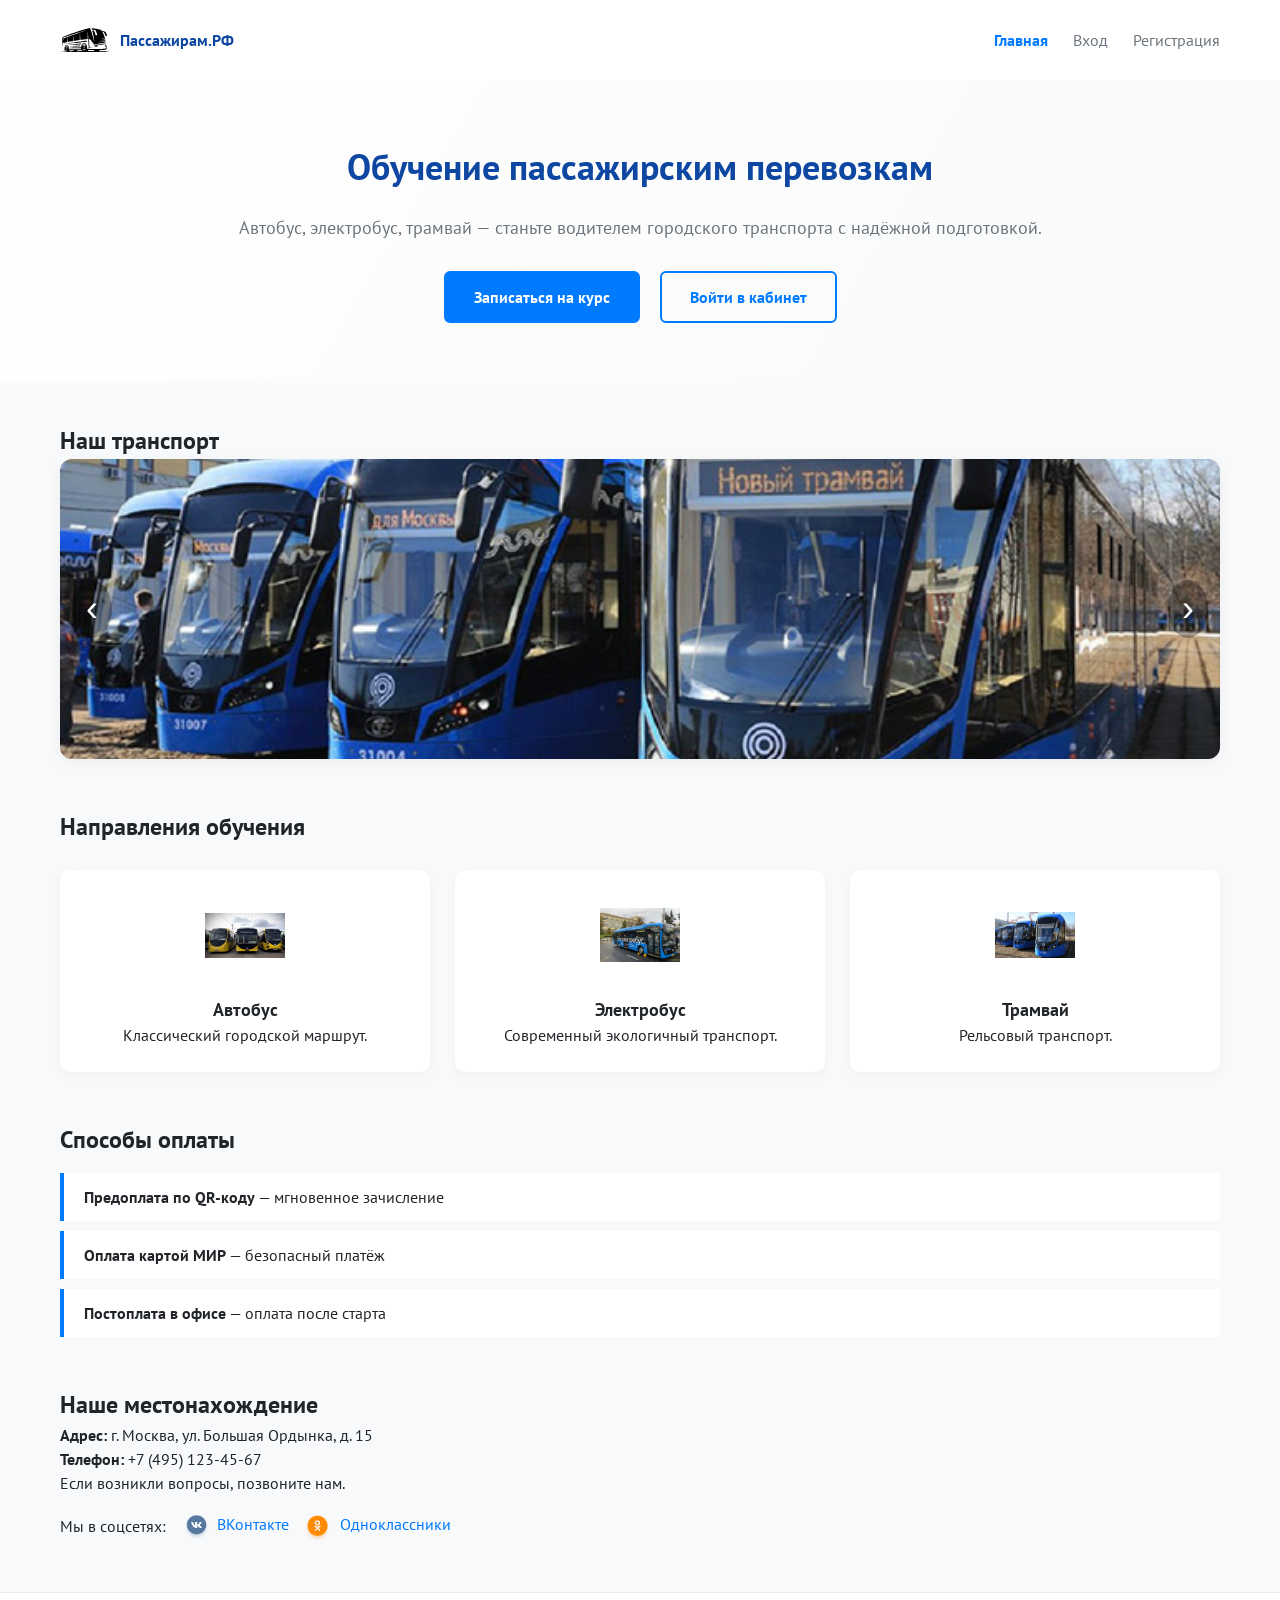
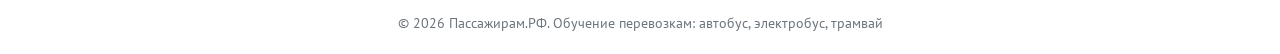
==== commit 7fd9c7c6: "Add files via upload" ====
--- a/васикова ПМ08/index.html
+++ b/васикова ПМ08/index.html
@@ -1,88 +1,164 @@
-<!DOCTYPE html>
+<!doctype html>
 <html lang="ru">
-<head>
-  <meta charset="UTF-8">
-  <meta name="viewport" content="width=device-width, initial-scale=1.0, maximum-scale=1.0, user-scalable=yes">
-  <title>Пассажирам.РФ • Обучение перевозкам</title>
-  <link rel="stylesheet" href="assets/css/style.css">
-</head>
-<body class="page-index">
-  <header class="header">
-    <div class="container header__inner">
-      <a class="logo" href="index.html">
-        <img src="assets/img/logo2.svg" alt="Логотип" class="logo__img">
-        <span class="logo__text">Пассажирам.РФ</span>
-      </a>
-      <nav class="nav" aria-label="Основная навигация">
-        <ul class="nav__list">
-          <li class="nav__item"><a href="index.html" class="nav__link nav__link--active">Главная</a></li>
-          <li class="nav__item"><a href="assets/login.html" class="nav__link">Вход</a></li>
-          <li class="nav__item"><a href="assets/register.html" class="nav__link">Регистрация</a></li>
+  <head>
+    <meta charset="UTF-8" />
+    <meta
+      name="viewport"
+      content="width=device-width, initial-scale=1.0, maximum-scale=1.0, user-scalable=yes"
+    />
+    <title>Пассажирам.РФ • Обучение перевозкам</title>
+    <link rel="stylesheet" href="assets/css/style.css" />
+  </head>
+  <body class="page-index">
+    <header class="header">
+      <div class="container header__inner">
+        <a class="logo" href="index.html">
+          <img
+            src="assets/img/logo-placeholder.svg"
+            alt="Логотип"
+            class="logo__img"
+          />
+          <span class="logo__text">Пассажирам.РФ</span>
+        </a>
+        <nav class="nav" aria-label="Основная навигация">
+          <ul class="nav__list">
+            <li class="nav__item">
+              <a href="index.html" class="nav__link nav__link--active"
+                >Главная</a
+              >
+            </li>
+            <li class="nav__item">
+              <a href="assets/login.html" class="nav__link">Вход</a>
+            </li>
+            <li class="nav__item">
+              <a href="assets/register.html" class="nav__link">Регистрация</a>
+            </li>
+          </ul>
+        </nav>
+      </div>
+    </header>
+
+    <main>
+      <section class="hero">
+        <div class="container">
+          <h1>Обучение пассажирским перевозкам</h1>
+          <p class="hero__subtitle">
+            Автобус, электробус, трамвай — станьте водителем городского
+            транспорта с надёжной подготовкой.
+          </p>
+          <div class="hero__actions">
+            <a href="assets/register.html" class="btn btn--primary btn--ripple"
+              >Записаться на курс</a
+            >
+            <a href="assets/login.html" class="btn btn--outline btn--ripple"
+              >Войти в кабинет</a
+            >
+          </div>
+        </div>
+      </section>
+
+      <!-- Слайдер (Модуль 2) -->
+      <section class="slider-section container">
+        <h2>Наш транспорт</h2>
+        <div class="slider" data-slider>
+          <button
+            class="slider__btn slider__btn--prev"
+            data-slider-prev
+            aria-label="Назад"
+          >
+            &#8249;
+          </button>
+          <div class="slider__track" data-slider-track>
+            <div class="slider__slide">
+              <img src="assets/img/slide1.jpg" alt="Автобус" />
+            </div>
+            <div class="slider__slide">
+              <img src="assets/img/slide2.jpg" alt="Электробус" />
+            </div>
+            <div class="slider__slide">
+              <img src="assets/img/slide3.jpg" alt="Трамвай" />
+            </div>
+            <div class="slider__slide">
+              <img src="assets/img/slide4.jpg" alt="Учебный процесс" />
+            </div>
+          </div>
+          <button
+            class="slider__btn slider__btn--next"
+            data-slider-next
+            aria-label="Вперёд"
+          >
+            &#8250;
+          </button>
+        </div>
+      </section>
+
+      <section class="directions container">
+        <h2>Направления обучения</h2>
+        <div class="cards">
+          <div class="card card--hover">
+            <div class="card__icon">
+              <img src="./assets/img/avtobus.jpg" alt="" />
+            </div>
+            <h3>Автобус</h3>
+            <p>Классический городской маршрут.</p>
+          </div>
+          <div class="card card--hover">
+            <div class="card__icon">
+              <img src="./assets/img/electrobus.jpg" alt="" />
+            </div>
+            <h3>Электробус</h3>
+            <p>Современный экологичный транспорт.</p>
+          </div>
+          <div class="card card--hover">
+            <div class="card__icon">
+              <img src="./assets/img/tramvai.jpg" alt="" />
+            </div>
+            <h3>Трамвай</h3>
+            <p>Рельсовый транспорт.</p>
+          </div>
+        </div>
+      </section>
+
+      <section class="payment-info container">
+        <h2>Способы оплаты</h2>
+        <ul class="payment-list">
+          <li class="payment-item">
+            <strong>Предоплата по QR-коду</strong> — мгновенное зачисление
+          </li>
+          <li class="payment-item">
+            <strong>Оплата картой МИР</strong> — безопасный платёж
+          </li>
+          <li class="payment-item">
+            <strong>Постоплата в офисе</strong> — оплата после старта
+          </li>
         </ul>
-      </nav>
-    </div>
-  </header>
+      </section>
 
-  <main>
-    <section class="hero">
-      <div class="container">
-        <h1>Обучение пассажирским перевозкам</h1>
-        <p class="hero__subtitle">Автобус, электробус, трамвай — станьте водителем городского транспорта с надёжной подготовкой.</p>
-        <div class="hero__actions">
-          <a href="assets/register.html" class="btn btn--primary">Записаться на курс</a>
-          <a href="assets/login.html" class="btn btn--outline">Войти в кабинет</a>
+      <section class="contacts container">
+        <h2>Наше местонахождение</h2>
+        <p><strong>Адрес:</strong> г. Москва, ул. Большая Ордынка, д. 15</p>
+        <p><strong>Телефон:</strong> +7 (495) 123-45-67</p>
+        <p class="contacts__note">Если возникли вопросы, позвоните нам.</p>
+        <div class="social">
+          <span>Мы в соцсетях:</span>
+          <a href="#" class="social__link" aria-label="ВКонтакте"
+            ><img src="assets/img/vk-icon.png" alt="" /> ВКонтакте</a
+          >
+          <a href="#" class="social__link" aria-label="Одноклассники"
+            ><img src="assets/img/ok-icon.png" alt="" /> Одноклассники</a
+          >
         </div>
+      </section>
+    </main>
+
+    <footer class="footer">
+      <div class="container footer__inner">
+        <p>
+          © 2026 Пассажирам.РФ. Обучение перевозкам: автобус, электробус,
+          трамвай
+        </p>
       </div>
-    </section>
-
-    <section class="directions container">
-      <h2>Направления обучения</h2>
-      <div class="cards">
-        <div class="card">
-          <div class="card__icon"><img src="assets/img/avtobus.jpg" alt=""></div>
-          <h3>Автобус</h3>
-          <p>Классический городской маршрут. Уверенное вождение и обслуживание пассажиров.</p>
-        </div>
-        <div class="card">
-          <div class="card__icon"><img src="assets/img/electrobus.jpg" alt=""></div>
-          <h3>Электробус</h3>
-          <p>Современный экологичный транспорт. Особенности зарядки и плавного хода.</p>
-        </div>
-        <div class="card">
-          <div class="card__icon"><img src="assets/img/tramvai.jpg" alt=""></div>
-          <h3>Трамвай</h3>
-          <p>Рельсовый транспорт. Точное соблюдение расписания и путевая безопасность.</p>
-        </div>
-      </div>
-    </section>
-
-    <section class="payment-info container">
-      <h2>Способы оплаты</h2>
-      <ul class="payment-list">
-        <li><strong>Предоплата по QR-коду</strong> — мгновенное зачисление</li>
-        <li><strong>Оплата картой МИР</strong> — безопасный платёж онлайн</li>
-        <li><strong>Постоплата в офисе организации</strong> — оплата после старта занятий</li>
-      </ul>
-    </section>
-
-    <section class="contacts container">
-      <h2>Наше местонахождение</h2>
-      <p><strong>Адрес головного офиса:</strong> г. Москва, ул. Большая Ордынка, д. 15</p>
-      <p><strong>Телефон горячей линии:</strong> +7 (495) 123-45-67</p>
-      <p class="contacts__note">Если возникли вопросы или пожелания, позвоните нам. Ответим оперативно и подробно.</p>
-      <div class="social">
-        <span>Мы в соцсетях:</span>
-        <a href="#" class="social__link" aria-label="ВКонтакте"><img src="assets/img/vk.png" alt=""> ВКонтакте</a>
-        <a href="#" class="social__link" aria-label="Одноклассники"><img src="assets/img/odn.png" alt=""> Одноклассники</a>
-      </div>
-    </section>
-  </main>
-
-  <footer class="footer">
-    <div class="container footer__inner">
-      <p>© 2026 Пассажирам.РФ. Обучение перевозкам: автобус, электробус, трамвай</p>
-    </div>
-  </footer>
-  <script src="assets/js/app.js"></script>
-</body>
-</html>+    </footer>
+    <script src="assets/js/app.js"></script>
+  </body>
+</html>
--- a/васикова ПМ08/assets/css/style.css
+++ b/васикова ПМ08/assets/css/style.css
@@ -1,44 +1,41 @@
-@import url('https://fonts.googleapis.com/css2?family=PT+Sans:ital,wght@0,400;0,700;1,400;1,700&display=swap');
+@import url("https://fonts.googleapis.com/css2?family=PT+Sans:ital,wght@0,400;0,700;1,400;1,700&display=swap");
 
 * {
   margin: 0;
   padding: 0;
   box-sizing: border-box;
 }
-
 body {
-  font-family: 'PT Sans', sans-serif;
+  font-family: "PT Sans", sans-serif;
   font-size: 16px;
-  background-color: #f8f9fa;
+  background: #f8f9fa;
   color: #212529;
   line-height: 1.5;
   display: flex;
   flex-direction: column;
   min-height: 100vh;
 }
-
 h1 {
-  font-family: 'PT Sans', sans-serif;
   font-weight: 700;
   font-size: 36px;
   margin-bottom: 20px;
   color: #0d47a1;
 }
-
-h2, h3 {
-  font-family: 'PT Sans', sans-serif;
-  font-weight: 700;
-}
-
-h2 { font-size: 24px; }
-h3 { font-size: 18px; }
-
+h2,
+h3 {
+  font-weight: 700;
+}
+h2 {
+  font-size: 24px;
+}
+h3 {
+  font-size: 18px;
+}
 .container {
   max-width: 1200px;
   margin: 0 auto;
   padding: 0 20px;
 }
-
 a {
   color: #007bff;
   text-decoration: none;
@@ -46,10 +43,9 @@
 a:hover {
   text-decoration: underline;
 }
-
 .header {
-  background-color: #ffffff;
-  box-shadow: 0 2px 8px rgba(0,0,0,0.05);
+  background: #ffffff;
+  box-shadow: 0 2px 8px rgba(0, 0, 0, 0.05);
   padding: 15px 0;
 }
 .header__inner {
@@ -62,13 +58,14 @@
   display: flex;
   align-items: center;
   gap: 10px;
-  text-decoration: none;
   color: #0d47a1;
   font-weight: 700;
 }
 .logo__img {
-  width: 40px;
-  height: 40px;
+  width: 50px;
+  height: 50px;
+
+
 }
 .nav__list {
   display: flex;
@@ -76,15 +73,15 @@
   gap: 25px;
 }
 .nav__link {
-  font-weight: 400;
   color: #6c757d;
   padding: 5px 0;
-}
-.nav__link--active, .nav__link:hover {
+  transition: color 0.2s;
+}
+.nav__link--active,
+.nav__link:hover {
   color: #007bff;
   font-weight: 700;
 }
-
 .btn {
   display: inline-block;
   padding: 12px 28px;
@@ -95,15 +92,16 @@
   cursor: pointer;
   text-align: center;
   transition: 0.2s;
+  position: relative;
+  overflow: hidden;
 }
 .btn--primary {
-  background-color: #007bff;
-  color: #ffffff;
+  background: #007bff;
+  color: #fff;
   border-color: #007bff;
 }
 .btn--primary:hover {
-  background-color: #0d47a1;
-  border-color: #0d47a1;
+  background: #0d47a1;
 }
 .btn--outline {
   background: transparent;
@@ -111,13 +109,30 @@
   border-color: #007bff;
 }
 .btn--outline:hover {
-  background-color: #007bff;
+  background: #007bff;
   color: #fff;
 }
 .btn--full {
   width: 100%;
 }
-
+.btn--ripple::after {
+  content: "";
+  position: absolute;
+  top: 50%;
+  left: 50%;
+  width: 0;
+  height: 0;
+  border-radius: 50%;
+  background: rgba(255, 255, 255, 0.4);
+  transform: translate(-50%, -50%);
+  transition:
+    width 0.6s,
+    height 0.6s;
+}
+.btn--ripple:active::after {
+  width: 300px;
+  height: 300px;
+}
 .hero {
   background: linear-gradient(120deg, #ffffff 0%, #f8f9fa 100%);
   padding: 60px 0;
@@ -134,8 +149,55 @@
   justify-content: center;
   flex-wrap: wrap;
 }
-
-.directions, .payment-info, .contacts {
+.slider-section {
+  margin: 40px auto;
+}
+.slider {
+  position: relative;
+  overflow: hidden;
+  border-radius: 12px;
+  background: #fff;
+  box-shadow: 0 4px 14px rgba(0, 0, 0, 0.05);
+}
+.slider__track {
+  display: flex;
+  transition: transform 0.4s ease;
+}
+.slider__slide {
+  min-width: 100%;
+}
+.slider__slide img {
+  width: 100%;
+  height: 300px;
+  object-fit: cover;
+  display: block;
+}
+.slider__btn {
+  position: absolute;
+  top: 50%;
+  transform: translateY(-50%);
+  background: rgba(0, 0, 0, 0.3);
+  color: #fff;
+  border: none;
+  font-size: 36px;
+  padding: 8px 14px;
+  cursor: pointer;
+  z-index: 2;
+  border-radius: 50%;
+  transition: background 0.2s;
+}
+.slider__btn:hover {
+  background: rgba(0, 0, 0, 0.6);
+}
+.slider__btn--prev {
+  left: 12px;
+}
+.slider__btn--next {
+  right: 12px;
+}
+.directions,
+.payment-info,
+.contacts {
   margin: 50px auto;
 }
 .cards {
@@ -149,22 +211,34 @@
   padding: 25px;
   border-radius: 10px;
   text-align: center;
-  box-shadow: 0 4px 12px rgba(0,0,0,0.03);
+  box-shadow: 0 4px 12px rgba(0, 0, 0, 0.03);
+  transition:
+    transform 0.2s,
+    box-shadow 0.2s;
+}
+.card--hover:hover {
+  transform: translateY(-4px);
+  box-shadow: 0 8px 20px rgba(0, 0, 0, 0.08);
 }
 .card__icon img {
-  width: 48px;
-  height: 48px;
+  width: 80px;
+  height: 80px;
+  object-fit: contain;
   margin-bottom: 15px;
 }
 .payment-list {
   list-style: none;
   margin-top: 15px;
 }
-.payment-list li {
+.payment-item {
   background: #ffffff;
   margin-bottom: 10px;
   padding: 12px 20px;
   border-left: 4px solid #007bff;
+  transition: background 0.2s;
+}
+.payment-item:hover {
+  background: #eef5ff;
 }
 .social {
   margin-top: 15px;
@@ -174,11 +248,11 @@
   flex-wrap: wrap;
 }
 .social__link img {
-  width: 20px;
-  height: 20px;
+  width: 32px;
+  height: 32px;
   vertical-align: middle;
-}
-
+  object-fit: cover;
+}
 .auth-container {
   flex: 1;
   display: flex;
@@ -190,9 +264,22 @@
   background: #ffffff;
   padding: 35px;
   border-radius: 12px;
-  box-shadow: 0 8px 24px rgba(0,0,0,0.06);
+  box-shadow: 0 8px 24px rgba(0, 0, 0, 0.06);
   width: 100%;
   max-width: 500px;
+}
+.form--animated {
+  animation: fadeUp 0.4s ease;
+}
+@keyframes fadeUp {
+  from {
+    opacity: 0;
+    transform: translateY(20px);
+  }
+  to {
+    opacity: 1;
+    transform: translateY(0);
+  }
 }
 .form__group {
   margin-bottom: 18px;
@@ -202,18 +289,28 @@
   margin-bottom: 5px;
   font-weight: 700;
 }
-.form__group input, .form__group select, .form__group textarea {
+.form__group input,
+.form__group select,
+.form__group textarea {
   width: 100%;
   padding: 12px 14px;
   border: 1px solid #ced4da;
   border-radius: 6px;
-  font-family: 'PT Sans', sans-serif;
+  font-family: "PT Sans", sans-serif;
   font-size: 16px;
-}
-.form__group small {
+  transition: border 0.2s;
+}
+.form__group input:focus,
+.form__group select:focus {
+  border-color: #007bff;
+  outline: none;
+}
+.form__hint {
   font-size: 12px;
   font-style: italic;
-  color: #6c757d;
+  color: #dc3545;
+  display: none;
+  margin-top: 4px;
 }
 .form__message {
   margin: 10px 0;
@@ -224,8 +321,8 @@
   text-align: center;
   font-size: 14px;
 }
-
-.dashboard, .admin-panel {
+.dashboard,
+.admin-panel {
   padding: 40px 0;
 }
 .dashboard__greeting {
@@ -250,6 +347,10 @@
   justify-content: space-between;
   align-items: center;
   flex-wrap: wrap;
+  transition: background 0.2s;
+}
+.request-item:hover {
+  background: #eef5ff;
 }
 .status-badge {
   padding: 4px 12px;
@@ -257,17 +358,71 @@
   font-size: 14px;
   font-weight: 700;
 }
-.status-Новая { background: #e9ecef; color: #0d47a1; }
-.status-Идет.обучение { background: #cce5ff; color: #004085; }
-.status-Обучение.завершено { background: #d4edda; color: #155724; }
-
+.status-Новая {
+  background: #e9ecef;
+  color: #0d47a1;
+}
+.status-Идет.обучение {
+  background: #cce5ff;
+  color: #004085;
+}
+.status-Обучение.завершено {
+  background: #d4edda;
+  color: #155724;
+}
+.admin-controls {
+  display: flex;
+  gap: 15px;
+  margin-bottom: 20px;
+  flex-wrap: wrap;
+}
+.admin-search {
+  flex: 1;
+  padding: 10px;
+  border: 1px solid #ced4da;
+  border-radius: 6px;
+}
 .admin-select {
   padding: 8px 12px;
   border-radius: 6px;
   border: 1px solid #ced4da;
-  margin-left: 10px;
-}
-
+}
+.pagination {
+  display: flex;
+  gap: 8px;
+  margin-top: 20px;
+  justify-content: center;
+}
+.pagination button {
+  padding: 8px 14px;
+  border: 1px solid #007bff;
+  background: #fff;
+  color: #007bff;
+  border-radius: 6px;
+  cursor: pointer;
+}
+.pagination button.active {
+  background: #007bff;
+  color: #fff;
+}
+.toast {
+  position: fixed;
+  bottom: 30px;
+  right: 30px;
+  background: #0d47a1;
+  color: #fff;
+  padding: 14px 24px;
+  border-radius: 8px;
+  opacity: 0;
+  transform: translateY(20px);
+  transition: 0.3s;
+  z-index: 999;
+  pointer-events: none;
+}
+.toast--show {
+  opacity: 1;
+  transform: translateY(0);
+}
 .footer {
   margin-top: auto;
   background: #ffffff;
@@ -279,9 +434,18 @@
 .footer__inner {
   text-align: center;
 }
-
 @media (max-width: 600px) {
-  h1 { font-size: 28px; }
-  .header__inner { flex-direction: column; gap: 15px; }
-  .nav__list { gap: 15px; }
-}+  h1 {
+    font-size: 28px;
+  }
+  .header__inner {
+    flex-direction: column;
+    gap: 15px;
+  }
+  .nav__list {
+    gap: 15px;
+  }
+  .slider__slide img {
+    height: 200px;
+  }
+}
